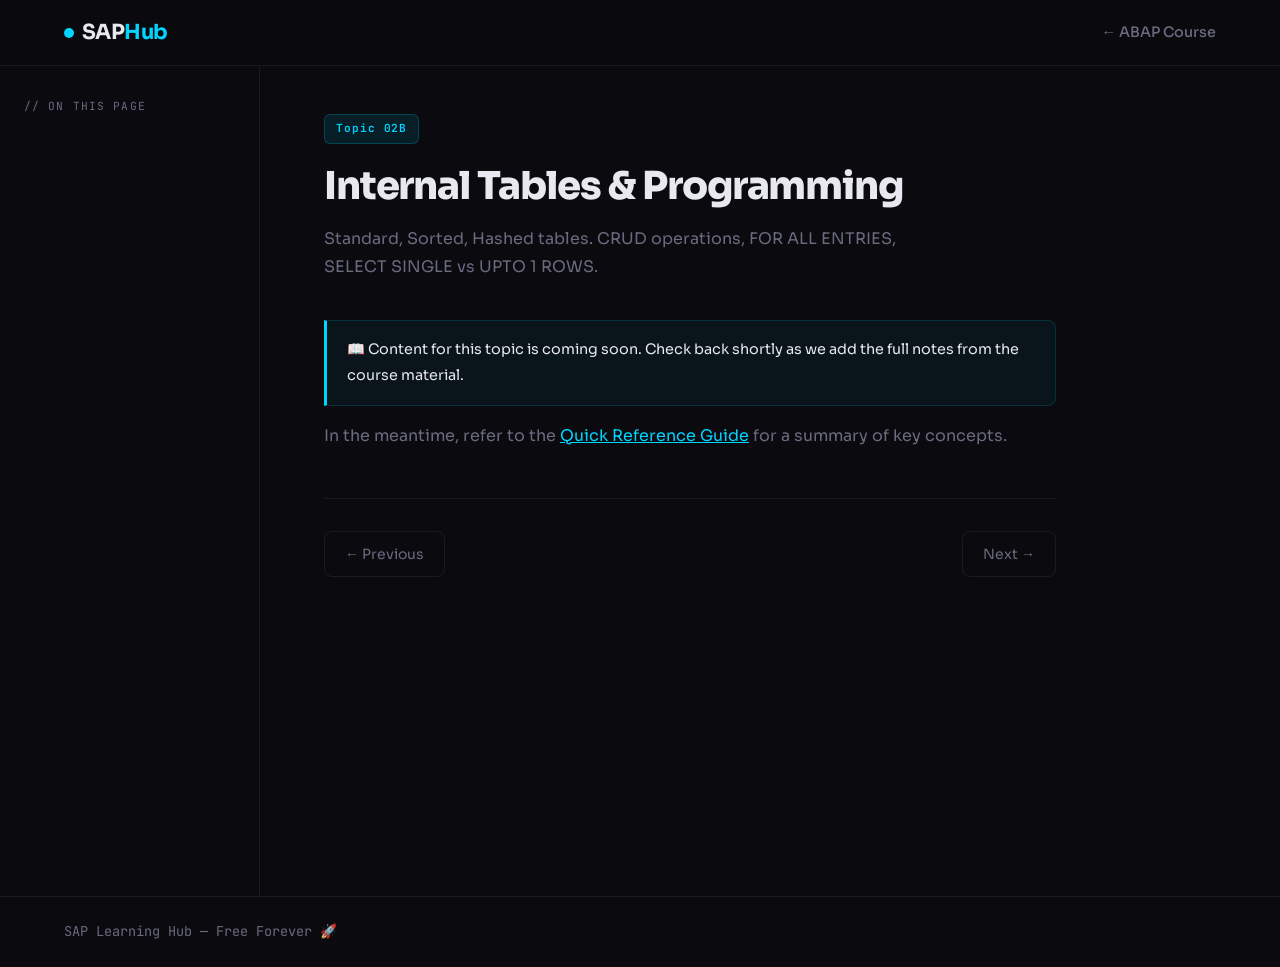
==== sap-developers-learning-hub/abap/topic-internal-tables.html @ d20fcca6 "Initial commit" ====
<!DOCTYPE html>
<html lang="en">
<head>
  <meta charset="UTF-8" />
  <meta name="viewport" content="width=device-width, initial-scale=1.0" />
  <title>Topic 02B: Internal Tables | SAP Learning Hub</title>
  <link href="https://fonts.googleapis.com/css2?family=JetBrains+Mono:wght@400;600;700&family=Sora:wght@300;400;600;700;800&display=swap" rel="stylesheet" />
  <link rel="stylesheet" href="../style.css" />
  <link rel="stylesheet" href="abap.css" />
</head>
<body>
  <nav class="navbar">
    <a href="../index.html" class="nav-brand" style="text-decoration:none;"><span class="brand-dot"></span><span class="brand-name">SAP<span class="brand-accent">Hub</span></span></a>
    <div class="nav-links"><a href="index.html">← ABAP Course</a></div>
  </nav>
  <div class="topic-layout">
    <aside class="topic-sidebar">
      <p class="sidebar-title">// ON THIS PAGE</p>
      <ul class="sidebar-nav" id="sidebar-links"></ul>
    </aside>
    <main class="topic-content" id="main-content">
      <div class="topic-header">
        <span class="card-tag tag-abap">Topic 02B</span>
        <h1>Internal Tables &amp; Programming</h1>
        <p>Standard, Sorted, Hashed tables. CRUD operations, FOR ALL ENTRIES, SELECT SINGLE vs UPTO 1 ROWS.</p>
      </div>
      <div class="content-section">
        <div class="callout"><p>📖 Content for this topic is coming soon. Check back shortly as we add the full notes from the course material.</p></div>
        <p style="color:var(--text-muted); margin-top:1rem;">In the meantime, refer to the <a href="topic-quickref.html" style="color:var(--accent-abap);">Quick Reference Guide</a> for a summary of key concepts.</p>
      </div>
      <div class="topic-nav">
        <a href="topic-reports.html">← Previous</a>
        <a href="topic-modularization.html">Next →</a>
      </div>
    </main>
  </div>
  <footer class="footer"><span>SAP Learning Hub — Free Forever 🚀</span></footer>
</body>
</html>
---- sap-developers-learning-hub/style.css ----
/* ===== RESET & BASE ===== */
*, *::before, *::after { box-sizing: border-box; margin: 0; padding: 0; }

:root {
  --bg: #0a0a0f;
  --bg2: #111118;
  --bg3: #1a1a24;
  --border: rgba(255,255,255,0.07);
  --text: #e8e8f0;
  --text-muted: #6b6b80;
  --accent-abap: #00d4ff;
  --accent-cpi: #7c5cbf;
  --accent-fiori: #00c9a7;
  --accent-green: #39ff8a;
  --font-main: 'Sora', sans-serif;
  --font-mono: 'JetBrains Mono', monospace;
}

html { scroll-behavior: smooth; }
body {
  background: var(--bg);
  color: var(--text);
  font-family: var(--font-main);
  font-size: 16px;
  line-height: 1.6;
  min-height: 100vh;
}

/* ===== NAVBAR ===== */
.navbar {
  display: flex;
  align-items: center;
  justify-content: space-between;
  padding: 1rem 4rem;
  border-bottom: 1px solid var(--border);
  position: sticky;
  top: 0;
  background: rgba(10,10,15,0.92);
  backdrop-filter: blur(12px);
  z-index: 100;
}

.nav-brand {
  display: flex;
  align-items: center;
  gap: 0.5rem;
  text-decoration: none;
}
.brand-dot {
  width: 10px; height: 10px;
  background: var(--accent-abap);
  border-radius: 50%;
  animation: pulse 2s infinite;
}
@keyframes pulse {
  0%, 100% { box-shadow: 0 0 0 0 rgba(0,212,255,0.4); }
  50% { box-shadow: 0 0 0 8px rgba(0,212,255,0); }
}
.brand-name {
  font-size: 1.3rem;
  font-weight: 700;
  letter-spacing: -0.03em;
  color: var(--text);
}
.brand-accent { color: var(--accent-abap); }

.nav-links { display: flex; gap: 2rem; }
.nav-links a {
  color: var(--text-muted);
  text-decoration: none;
  font-size: 0.9rem;
  font-weight: 500;
  transition: color 0.2s;
}
.nav-links a:hover { color: var(--text); }

.nav-search {
  display: flex;
  align-items: center;
  gap: 0.5rem;
  background: var(--bg3);
  border: 1px solid var(--border);
  border-radius: 8px;
  padding: 0.45rem 0.85rem;
}
.nav-search svg { color: var(--text-muted); flex-shrink: 0; }
.nav-search input {
  background: none;
  border: none;
  outline: none;
  color: var(--text);
  font-family: var(--font-main);
  font-size: 0.875rem;
  width: 180px;
}
.nav-search input::placeholder { color: var(--text-muted); }

/* ===== HERO ===== */
.hero {
  position: relative;
  padding: 6rem 4rem 5rem;
  overflow: hidden;
}
.hero-grid-bg {
  position: absolute;
  inset: 0;
  background-image:
    linear-gradient(rgba(0,212,255,0.04) 1px, transparent 1px),
    linear-gradient(90deg, rgba(0,212,255,0.04) 1px, transparent 1px);
  background-size: 60px 60px;
  pointer-events: none;
}
.hero-grid-bg::after {
  content: '';
  position: absolute;
  inset: 0;
  background: radial-gradient(ellipse 60% 60% at 50% 0%, rgba(0,212,255,0.07) 0%, transparent 70%);
}
.hero-content { position: relative; max-width: 800px; }
.hero-badge {
  font-family: var(--font-mono);
  font-size: 0.75rem;
  color: var(--accent-green);
  letter-spacing: 0.1em;
  margin-bottom: 1.5rem;
  display: inline-block;
}
.hero-title {
  font-size: clamp(2.8rem, 6vw, 5rem);
  font-weight: 800;
  line-height: 1.05;
  letter-spacing: -0.04em;
  margin-bottom: 1.5rem;
}
.gradient-text {
  background: linear-gradient(135deg, var(--accent-abap) 0%, #6c63ff 100%);
  -webkit-background-clip: text;
  -webkit-text-fill-color: transparent;
  background-clip: text;
}
.hero-subtitle {
  color: var(--text-muted);
  font-size: 1.1rem;
  margin-bottom: 3rem;
  max-width: 540px;
  line-height: 1.7;
}

/* ===== STATS ===== */
.stats-row {
  display: flex;
  align-items: center;
  gap: 2.5rem;
  flex-wrap: wrap;
}
.stat-item { display: flex; flex-direction: column; }
.stat-number {
  font-size: 2.2rem;
  font-weight: 800;
  letter-spacing: -0.04em;
  color: var(--text);
  font-family: var(--font-mono);
}
.stat-label {
  font-size: 0.7rem;
  font-family: var(--font-mono);
  color: var(--text-muted);
  letter-spacing: 0.12em;
  margin-top: 0.1rem;
}
.stat-divider {
  width: 1px;
  height: 2.5rem;
  background: var(--border);
}

/* ===== COURSES SECTION ===== */
.courses-section {
  padding: 4rem;
}
.section-header { margin-bottom: 2rem; }
.section-label {
  font-family: var(--font-mono);
  font-size: 0.75rem;
  color: var(--text-muted);
  letter-spacing: 0.1em;
}

/* ===== FILTER BAR ===== */
.filter-bar {
  display: flex;
  gap: 0.6rem;
  margin-bottom: 2.5rem;
  flex-wrap: wrap;
}
.filter-btn {
  padding: 0.45rem 1rem;
  border-radius: 999px;
  border: 1px solid var(--border);
  background: var(--bg2);
  color: var(--text-muted);
  font-family: var(--font-main);
  font-size: 0.85rem;
  cursor: pointer;
  transition: all 0.2s;
}
.filter-btn:hover { border-color: rgba(255,255,255,0.2); color: var(--text); }
.filter-btn.active {
  background: var(--accent-abap);
  border-color: var(--accent-abap);
  color: #000;
  font-weight: 600;
}

/* ===== COURSE CARDS ===== */
.courses-grid {
  display: grid;
  grid-template-columns: repeat(auto-fill, minmax(340px, 1fr));
  gap: 1.5rem;
}
.course-card {
  background: var(--bg2);
  border: 1px solid var(--border);
  border-radius: 16px;
  padding: 2rem;
  display: flex;
  flex-direction: column;
  gap: 1rem;
  transition: border-color 0.3s, transform 0.3s, box-shadow 0.3s;
  position: relative;
  overflow: hidden;
}
.course-card::before {
  content: '';
  position: absolute;
  top: 0; left: 0; right: 0;
  height: 1px;
  background: linear-gradient(90deg, transparent, rgba(0,212,255,0.4), transparent);
  opacity: 0;
  transition: opacity 0.3s;
}
.course-card:hover {
  border-color: rgba(0,212,255,0.25);
  transform: translateY(-4px);
  box-shadow: 0 20px 40px rgba(0,0,0,0.4);
}
.course-card:hover::before { opacity: 1; }

.course-card.coming-soon { opacity: 0.65; }
.course-card.coming-soon:hover { transform: none; }

.card-tag {
  display: inline-block;
  font-family: var(--font-mono);
  font-size: 0.7rem;
  letter-spacing: 0.08em;
  padding: 0.3rem 0.7rem;
  border-radius: 6px;
  font-weight: 600;
  width: fit-content;
}
.tag-abap { background: rgba(0,212,255,0.1); color: var(--accent-abap); border: 1px solid rgba(0,212,255,0.2); }
.tag-cpi  { background: rgba(124,92,191,0.1); color: #a78bfa; border: 1px solid rgba(124,92,191,0.2); }
.tag-fiori { background: rgba(0,201,167,0.1); color: var(--accent-fiori); border: 1px solid rgba(0,201,167,0.2); }

.card-title {
  font-size: 1.6rem;
  font-weight: 700;
  letter-spacing: -0.03em;
  line-height: 1.2;
}
.card-sub {
  font-size: 0.875rem;
  font-weight: 600;
}
.gradient-text-abap {
  background: linear-gradient(135deg, var(--accent-abap), #6c63ff);
  -webkit-background-clip: text; -webkit-text-fill-color: transparent; background-clip: text;
}
.gradient-text-cpi {
  background: linear-gradient(135deg, #a78bfa, #f472b6);
  -webkit-background-clip: text; -webkit-text-fill-color: transparent; background-clip: text;
}
.gradient-text-fiori {
  background: linear-gradient(135deg, var(--accent-fiori), #00d4ff);
  -webkit-background-clip: text; -webkit-text-fill-color: transparent; background-clip: text;
}

.card-desc {
  color: var(--text-muted);
  font-size: 0.9rem;
  line-height: 1.6;
  flex: 1;
}
.card-tags-row {
  display: flex;
  flex-wrap: wrap;
  gap: 0.4rem;
}
.tag {
  font-size: 0.72rem;
  font-family: var(--font-mono);
  padding: 0.2rem 0.55rem;
  border-radius: 5px;
  background: var(--bg3);
  color: var(--text-muted);
  border: 1px solid var(--border);
}
.card-btn {
  display: inline-block;
  margin-top: 0.5rem;
  padding: 0.65rem 1.4rem;
  background: var(--accent-abap);
  color: #000;
  font-weight: 700;
  font-size: 0.875rem;
  border-radius: 8px;
  text-decoration: none;
  transition: opacity 0.2s, transform 0.2s;
  text-align: center;
}
.card-btn:hover { opacity: 0.88; transform: translateY(-1px); }
.card-btn-disabled {
  display: inline-block;
  margin-top: 0.5rem;
  padding: 0.65rem 1.4rem;
  background: var(--bg3);
  color: var(--text-muted);
  font-size: 0.875rem;
  border-radius: 8px;
  border: 1px solid var(--border);
  cursor: not-allowed;
}

/* ===== ABOUT SECTION ===== */
.about-section {
  padding: 5rem 4rem;
  border-top: 1px solid var(--border);
}
.about-inner { max-width: 640px; }
.about-title {
  font-size: 2.2rem;
  font-weight: 700;
  letter-spacing: -0.03em;
  margin: 1rem 0;
  line-height: 1.2;
}
.about-text { color: var(--text-muted); line-height: 1.8; }

/* ===== FOOTER ===== */
.footer {
  border-top: 1px solid var(--border);
  padding: 1.5rem 4rem;
  color: var(--text-muted);
  font-size: 0.85rem;
  font-family: var(--font-mono);
}

/* ===== HIDDEN (filter) ===== */
.hidden { display: none !important; }

/* ===== RESPONSIVE ===== */
@media (max-width: 768px) {
  .navbar { padding: 1rem 1.5rem; }
  .nav-links { display: none; }
  .nav-search input { width: 120px; }
  .hero { padding: 4rem 1.5rem 3rem; }
  .courses-section, .about-section { padding: 3rem 1.5rem; }
  .courses-grid { grid-template-columns: 1fr; }
  .stats-row { gap: 1.5rem; }
  .footer { padding: 1.5rem; }
}
---- sap-developers-learning-hub/abap/abap.css ----
/* ABAP Course specific styles */
.course-hero {
  position: relative;
  padding: 4rem 4rem 3rem;
  overflow: hidden;
  border-bottom: 1px solid var(--border);
}
.breadcrumb {
  display: flex;
  align-items: center;
  gap: 0.75rem;
}
.topic-number {
  font-family: var(--font-mono);
  font-size: 2.5rem;
  font-weight: 700;
  color: rgba(0,212,255,0.12);
  line-height: 1;
  margin-bottom: 0.25rem;
  transition: color 0.3s;
}
.course-card:hover .topic-number {
  color: rgba(0,212,255,0.3);
}

/* ===== TOPIC PAGE CONTENT ===== */
.topic-layout {
  display: grid;
  grid-template-columns: 260px 1fr;
  min-height: calc(100vh - 70px);
  max-width: 1400px;
  margin: 0 auto;
}

/* Sidebar */
.topic-sidebar {
  border-right: 1px solid var(--border);
  padding: 2rem 1.5rem;
  position: sticky;
  top: 70px;
  height: calc(100vh - 70px);
  overflow-y: auto;
}
.topic-sidebar::-webkit-scrollbar { width: 4px; }
.topic-sidebar::-webkit-scrollbar-thumb { background: var(--border); border-radius: 2px; }

.sidebar-title {
  font-size: 0.7rem;
  font-family: var(--font-mono);
  color: var(--text-muted);
  letter-spacing: 0.1em;
  margin-bottom: 1.2rem;
}
.sidebar-nav { list-style: none; display: flex; flex-direction: column; gap: 0.2rem; }
.sidebar-nav a {
  display: block;
  padding: 0.45rem 0.75rem;
  color: var(--text-muted);
  text-decoration: none;
  font-size: 0.85rem;
  border-radius: 6px;
  transition: all 0.2s;
  border-left: 2px solid transparent;
}
.sidebar-nav a:hover, .sidebar-nav a.active {
  color: var(--accent-abap);
  background: rgba(0,212,255,0.05);
  border-left-color: var(--accent-abap);
}

/* Main content area */
.topic-content {
  padding: 3rem 4rem;
  max-width: 860px;
}

.topic-header { margin-bottom: 2.5rem; }
.topic-header h1 {
  font-size: 2.4rem;
  font-weight: 800;
  letter-spacing: -0.03em;
  margin: 0.75rem 0 0.5rem;
}
.topic-header p { color: var(--text-muted); line-height: 1.7; max-width: 620px; }

/* Content sections */
.content-section { margin-bottom: 3rem; }
.content-section h2 {
  font-size: 1.5rem;
  font-weight: 700;
  letter-spacing: -0.02em;
  margin-bottom: 1rem;
  padding-top: 1rem;
  border-top: 1px solid var(--border);
}
.content-section h3 {
  font-size: 1.1rem;
  font-weight: 600;
  margin: 1.5rem 0 0.75rem;
  color: var(--accent-abap);
  font-family: var(--font-mono);
}
.content-section p { color: var(--text-muted); line-height: 1.8; margin-bottom: 0.75rem; }
.content-section ul, .content-section ol {
  color: var(--text-muted);
  padding-left: 1.5rem;
  line-height: 1.8;
  margin-bottom: 0.75rem;
}
.content-section li { margin-bottom: 0.3rem; }

/* Callout / info box */
.callout {
  background: rgba(0,212,255,0.05);
  border: 1px solid rgba(0,212,255,0.15);
  border-left: 3px solid var(--accent-abap);
  border-radius: 0 8px 8px 0;
  padding: 1rem 1.25rem;
  margin: 1rem 0;
}
.callout p { color: var(--text); margin: 0; font-size: 0.9rem; }

/* Code block */
.code-block {
  background: var(--bg3);
  border: 1px solid var(--border);
  border-radius: 10px;
  padding: 1.25rem 1.5rem;
  font-family: var(--font-mono);
  font-size: 0.82rem;
  color: var(--accent-green);
  overflow-x: auto;
  margin: 1rem 0;
  line-height: 1.7;
  white-space: pre;
}

/* Table */
.content-table {
  width: 100%;
  border-collapse: collapse;
  font-size: 0.875rem;
  margin: 1.25rem 0;
  overflow: hidden;
  border-radius: 10px;
  border: 1px solid var(--border);
}
.content-table th {
  background: var(--bg3);
  color: var(--text);
  padding: 0.75rem 1rem;
  text-align: left;
  font-size: 0.8rem;
  font-family: var(--font-mono);
  letter-spacing: 0.05em;
  border-bottom: 1px solid var(--border);
}
.content-table td {
  padding: 0.7rem 1rem;
  color: var(--text-muted);
  border-bottom: 1px solid var(--border);
}
.content-table tr:last-child td { border-bottom: none; }
.content-table tr:hover td { background: rgba(255,255,255,0.02); }

/* Q&A section */
.qa-block {
  border: 1px solid var(--border);
  border-radius: 10px;
  margin: 1rem 0;
  overflow: hidden;
}
.qa-question {
  background: var(--bg3);
  padding: 1rem 1.25rem;
  font-weight: 600;
  font-size: 0.9rem;
  display: flex;
  gap: 0.75rem;
  align-items: flex-start;
}
.qa-q-label {
  font-family: var(--font-mono);
  font-size: 0.75rem;
  color: var(--accent-abap);
  background: rgba(0,212,255,0.1);
  padding: 0.2rem 0.5rem;
  border-radius: 4px;
  flex-shrink: 0;
  margin-top: 0.1rem;
}
.qa-answer {
  padding: 1rem 1.25rem;
  color: var(--text-muted);
  font-size: 0.9rem;
  line-height: 1.75;
  display: flex;
  gap: 0.75rem;
}
.qa-a-label {
  font-family: var(--font-mono);
  font-size: 0.75rem;
  color: var(--accent-green);
  background: rgba(57,255,138,0.1);
  padding: 0.2rem 0.5rem;
  border-radius: 4px;
  flex-shrink: 0;
  height: fit-content;
  margin-top: 0.1rem;
}

/* Nav between topics */
.topic-nav {
  display: flex;
  justify-content: space-between;
  margin-top: 3rem;
  padding-top: 2rem;
  border-top: 1px solid var(--border);
  gap: 1rem;
}
.topic-nav a {
  display: inline-flex;
  align-items: center;
  gap: 0.5rem;
  padding: 0.65rem 1.25rem;
  border: 1px solid var(--border);
  border-radius: 8px;
  color: var(--text-muted);
  text-decoration: none;
  font-size: 0.875rem;
  transition: all 0.2s;
}
.topic-nav a:hover { border-color: var(--accent-abap); color: var(--accent-abap); }

@media (max-width: 900px) {
  .topic-layout { grid-template-columns: 1fr; }
  .topic-sidebar { display: none; }
  .topic-content { padding: 2rem 1.5rem; }
  .course-hero { padding: 3rem 1.5rem 2rem; }
}
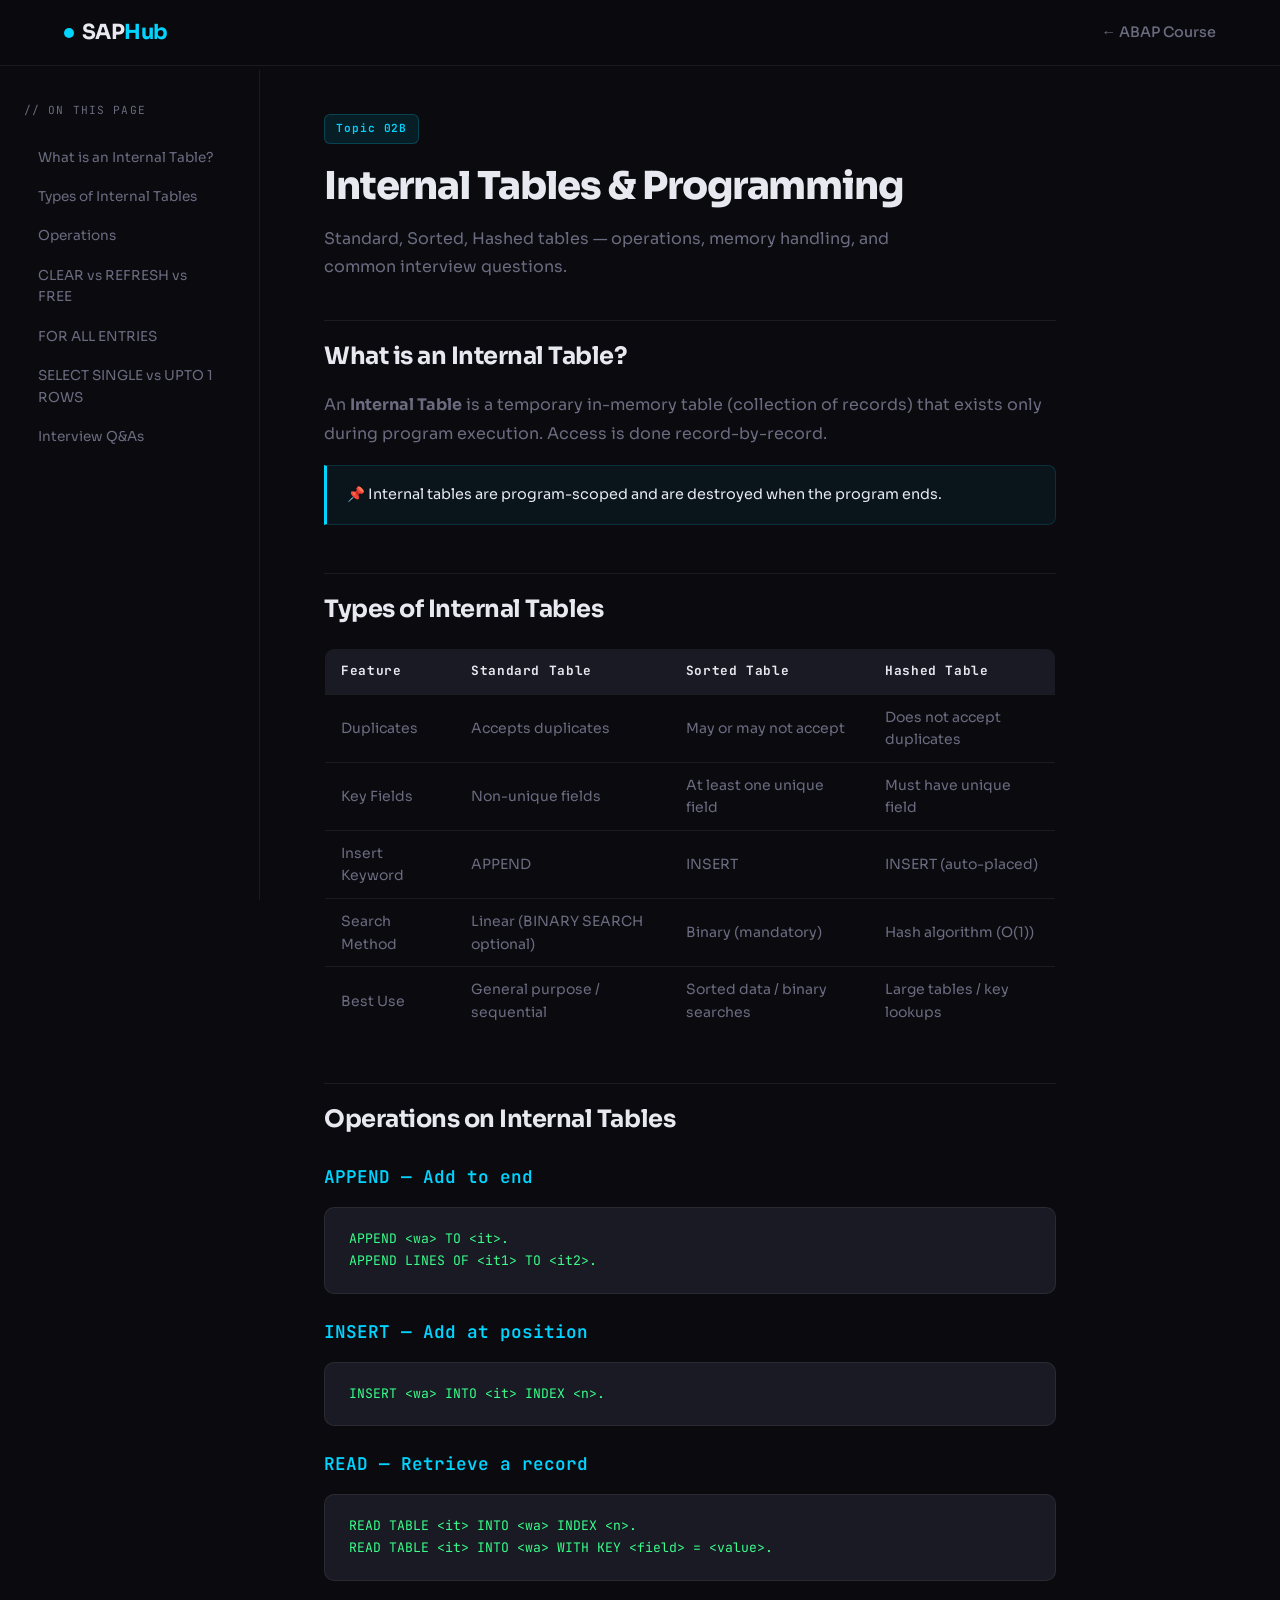
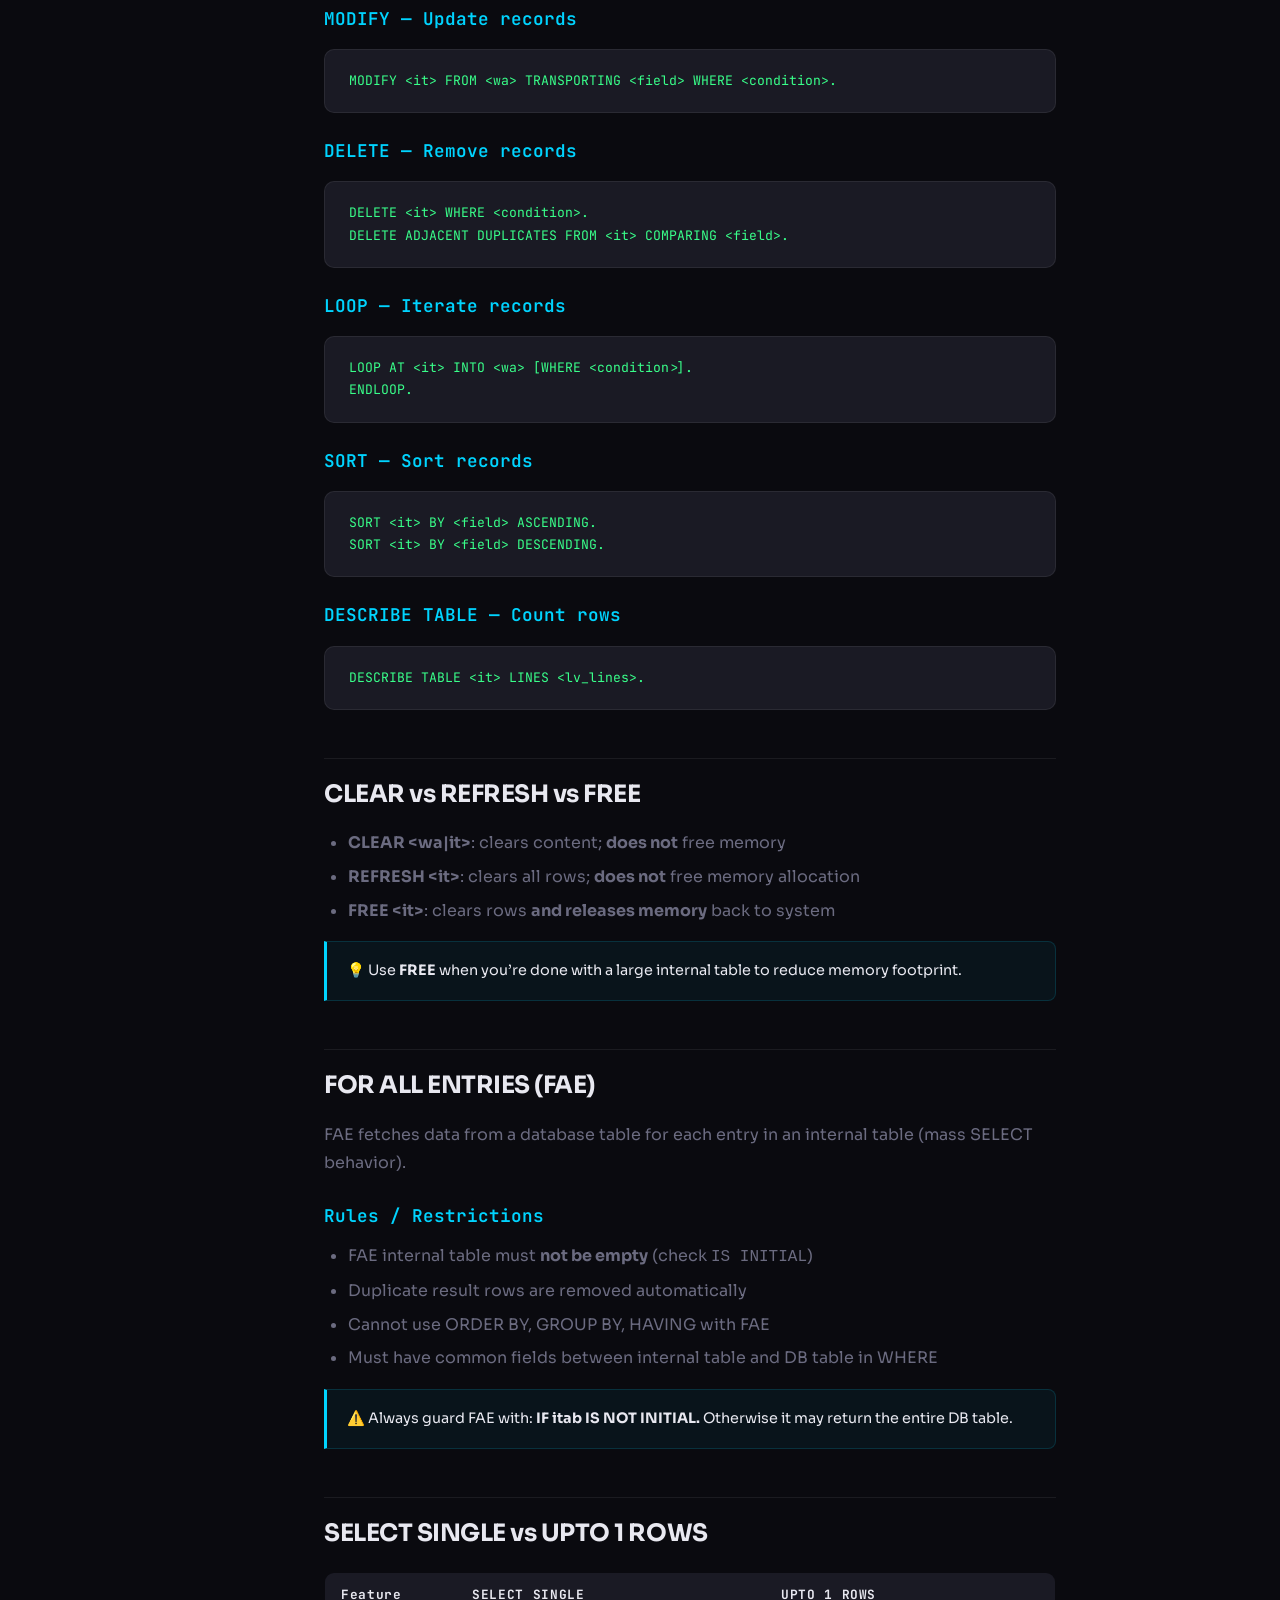
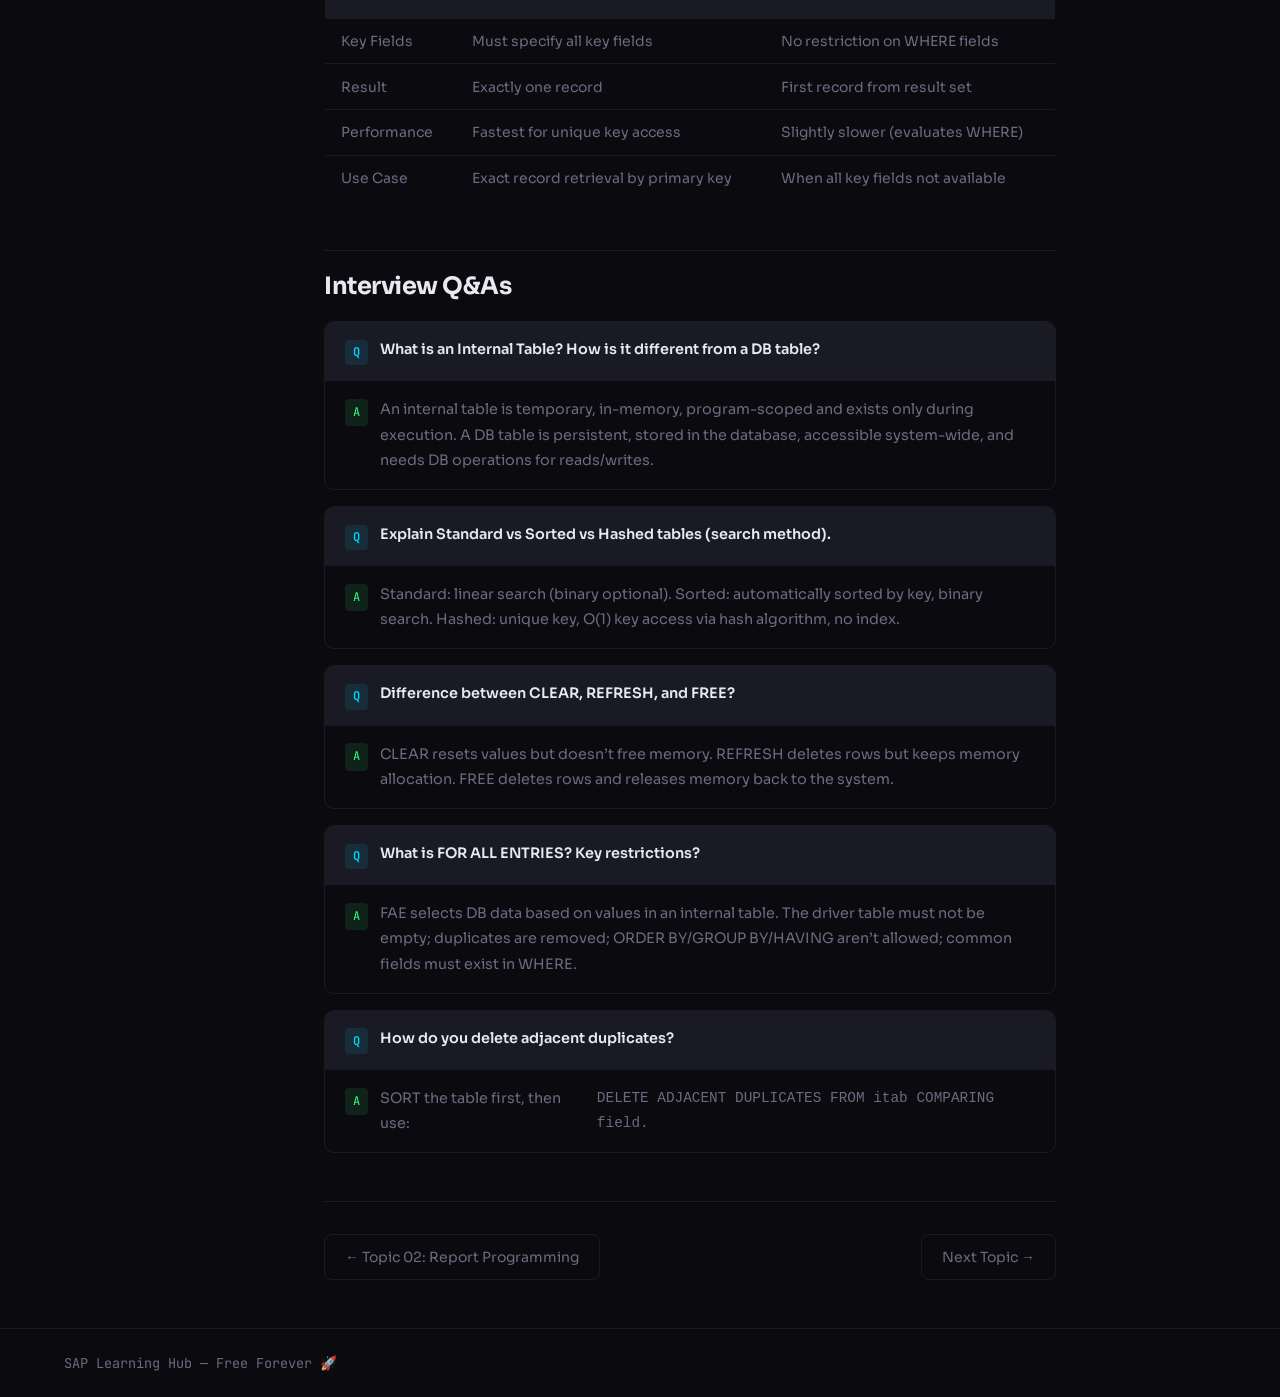
==== commit 6c54311f: "commit" ====
--- a/sap-developers-learning-hub/abap/topic-internal-tables.html
+++ b/sap-developers-learning-hub/abap/topic-internal-tables.html
@@ -8,32 +8,170 @@
   <link rel="stylesheet" href="../style.css" />
   <link rel="stylesheet" href="abap.css" />
 </head>
+
 <body>
   <nav class="navbar">
-    <a href="../index.html" class="nav-brand" style="text-decoration:none;"><span class="brand-dot"></span><span class="brand-name">SAP<span class="brand-accent">Hub</span></span></a>
+    <a href="../index.html" class="nav-brand" style="text-decoration:none;">
+      <span class="brand-dot"></span>
+      <span class="brand-name">SAP<span class="brand-accent">Hub</span></span>
+    </a>
     <div class="nav-links"><a href="index.html">← ABAP Course</a></div>
   </nav>
+
   <div class="topic-layout">
     <aside class="topic-sidebar">
       <p class="sidebar-title">// ON THIS PAGE</p>
-      <ul class="sidebar-nav" id="sidebar-links"></ul>
+      <ul class="sidebar-nav">
+        <li><a href="#overview">What is an Internal Table?</a></li>
+        <li><a href="#types">Types of Internal Tables</a></li>
+        <li><a href="#operations">Operations</a></li>
+        <li><a href="#init">CLEAR vs REFRESH vs FREE</a></li>
+        <li><a href="#fae">FOR ALL ENTRIES</a></li>
+        <li><a href="#single-vs-upto">SELECT SINGLE vs UPTO 1 ROWS</a></li>
+        <li><a href="#interview-qa">Interview Q&amp;As</a></li>
+      </ul>
     </aside>
-    <main class="topic-content" id="main-content">
+
+    <main class="topic-content">
       <div class="topic-header">
         <span class="card-tag tag-abap">Topic 02B</span>
         <h1>Internal Tables &amp; Programming</h1>
-        <p>Standard, Sorted, Hashed tables. CRUD operations, FOR ALL ENTRIES, SELECT SINGLE vs UPTO 1 ROWS.</p>
+        <p>Standard, Sorted, Hashed tables — operations, memory handling, and common interview questions.</p>
       </div>
-      <div class="content-section">
-        <div class="callout"><p>📖 Content for this topic is coming soon. Check back shortly as we add the full notes from the course material.</p></div>
-        <p style="color:var(--text-muted); margin-top:1rem;">In the meantime, refer to the <a href="topic-quickref.html" style="color:var(--accent-abap);">Quick Reference Guide</a> for a summary of key concepts.</p>
+
+      <div class="content-section" id="overview">
+        <h2>What is an Internal Table?</h2>
+        <p>An <strong>Internal Table</strong> is a temporary in-memory table (collection of records) that exists only during program execution. Access is done record-by-record.</p>
+        <div class="callout">
+          <p>📌 Internal tables are program-scoped and are destroyed when the program ends.</p>
+        </div>
       </div>
+
+      <div class="content-section" id="types">
+        <h2>Types of Internal Tables</h2>
+
+        <table class="content-table">
+          <tr><th>Feature</th><th>Standard Table</th><th>Sorted Table</th><th>Hashed Table</th></tr>
+          <tr><td>Duplicates</td><td>Accepts duplicates</td><td>May or may not accept</td><td>Does not accept duplicates</td></tr>
+          <tr><td>Key Fields</td><td>Non-unique fields</td><td>At least one unique field</td><td>Must have unique field</td></tr>
+          <tr><td>Insert Keyword</td><td>APPEND</td><td>INSERT</td><td>INSERT (auto-placed)</td></tr>
+          <tr><td>Search Method</td><td>Linear (BINARY SEARCH optional)</td><td>Binary (mandatory)</td><td>Hash algorithm (O(1))</td></tr>
+          <tr><td>Best Use</td><td>General purpose / sequential</td><td>Sorted data / binary searches</td><td>Large tables / key lookups</td></tr>
+        </table>
+      </div>
+
+      <div class="content-section" id="operations">
+        <h2>Operations on Internal Tables</h2>
+
+        <h3>APPEND — Add to end</h3>
+        <div class="code-block">APPEND &lt;wa&gt; TO &lt;it&gt;.
+APPEND LINES OF &lt;it1&gt; TO &lt;it2&gt;.</div>
+
+        <h3>INSERT — Add at position</h3>
+        <div class="code-block">INSERT &lt;wa&gt; INTO &lt;it&gt; INDEX &lt;n&gt;.</div>
+
+        <h3>READ — Retrieve a record</h3>
+        <div class="code-block">READ TABLE &lt;it&gt; INTO &lt;wa&gt; INDEX &lt;n&gt;.
+READ TABLE &lt;it&gt; INTO &lt;wa&gt; WITH KEY &lt;field&gt; = &lt;value&gt;.</div>
+
+        <h3>MODIFY — Update records</h3>
+        <div class="code-block">MODIFY &lt;it&gt; FROM &lt;wa&gt; TRANSPORTING &lt;field&gt; WHERE &lt;condition&gt;.</div>
+
+        <h3>DELETE — Remove records</h3>
+        <div class="code-block">DELETE &lt;it&gt; WHERE &lt;condition&gt;.
+DELETE ADJACENT DUPLICATES FROM &lt;it&gt; COMPARING &lt;field&gt;.</div>
+
+        <h3>LOOP — Iterate records</h3>
+        <div class="code-block">LOOP AT &lt;it&gt; INTO &lt;wa&gt; [WHERE &lt;condition&gt;].
+ENDLOOP.</div>
+
+        <h3>SORT — Sort records</h3>
+        <div class="code-block">SORT &lt;it&gt; BY &lt;field&gt; ASCENDING.
+SORT &lt;it&gt; BY &lt;field&gt; DESCENDING.</div>
+
+        <h3>DESCRIBE TABLE — Count rows</h3>
+        <div class="code-block">DESCRIBE TABLE &lt;it&gt; LINES &lt;lv_lines&gt;.</div>
+      </div>
+
+      <div class="content-section" id="init">
+        <h2>CLEAR vs REFRESH vs FREE</h2>
+
+        <ul>
+          <li><strong>CLEAR &lt;wa|it&gt;</strong>: clears content; <strong>does not</strong> free memory</li>
+          <li><strong>REFRESH &lt;it&gt;</strong>: clears all rows; <strong>does not</strong> free memory allocation</li>
+          <li><strong>FREE &lt;it&gt;</strong>: clears rows <strong>and releases memory</strong> back to system</li>
+        </ul>
+
+        <div class="callout">
+          <p>💡 Use <strong>FREE</strong> when you’re done with a large internal table to reduce memory footprint.</p>
+        </div>
+      </div>
+
+      <div class="content-section" id="fae">
+        <h2>FOR ALL ENTRIES (FAE)</h2>
+        <p>FAE fetches data from a database table for each entry in an internal table (mass SELECT behavior).</p>
+
+        <h3>Rules / Restrictions</h3>
+        <ul>
+          <li>FAE internal table must <strong>not be empty</strong> (check <code>IS INITIAL</code>)</li>
+          <li>Duplicate result rows are removed automatically</li>
+          <li>Cannot use ORDER BY, GROUP BY, HAVING with FAE</li>
+          <li>Must have common fields between internal table and DB table in WHERE</li>
+        </ul>
+
+        <div class="callout">
+          <p>⚠️ Always guard FAE with: <strong>IF itab IS NOT INITIAL.</strong> Otherwise it may return the entire DB table.</p>
+        </div>
+      </div>
+
+      <div class="content-section" id="single-vs-upto">
+        <h2>SELECT SINGLE vs UPTO 1 ROWS</h2>
+
+        <table class="content-table">
+          <tr><th>Feature</th><th>SELECT SINGLE</th><th>UPTO 1 ROWS</th></tr>
+          <tr><td>Key Fields</td><td>Must specify all key fields</td><td>No restriction on WHERE fields</td></tr>
+          <tr><td>Result</td><td>Exactly one record</td><td>First record from result set</td></tr>
+          <tr><td>Performance</td><td>Fastest for unique key access</td><td>Slightly slower (evaluates WHERE)</td></tr>
+          <tr><td>Use Case</td><td>Exact record retrieval by primary key</td><td>When all key fields not available</td></tr>
+        </table>
+      </div>
+
+      <div class="content-section" id="interview-qa">
+        <h2>Interview Q&amp;As</h2>
+
+        <div class="qa-block">
+          <div class="qa-question"><span class="qa-q-label">Q</span>What is an Internal Table? How is it different from a DB table?</div>
+          <div class="qa-answer"><span class="qa-a-label">A</span>An internal table is temporary, in-memory, program-scoped and exists only during execution. A DB table is persistent, stored in the database, accessible system-wide, and needs DB operations for reads/writes.</div>
+        </div>
+
+        <div class="qa-block">
+          <div class="qa-question"><span class="qa-q-label">Q</span>Explain Standard vs Sorted vs Hashed tables (search method).</div>
+          <div class="qa-answer"><span class="qa-a-label">A</span>Standard: linear search (binary optional). Sorted: automatically sorted by key, binary search. Hashed: unique key, O(1) key access via hash algorithm, no index.</div>
+        </div>
+
+        <div class="qa-block">
+          <div class="qa-question"><span class="qa-q-label">Q</span>Difference between CLEAR, REFRESH, and FREE?</div>
+          <div class="qa-answer"><span class="qa-a-label">A</span>CLEAR resets values but doesn’t free memory. REFRESH deletes rows but keeps memory allocation. FREE deletes rows and releases memory back to the system.</div>
+        </div>
+
+        <div class="qa-block">
+          <div class="qa-question"><span class="qa-q-label">Q</span>What is FOR ALL ENTRIES? Key restrictions?</div>
+          <div class="qa-answer"><span class="qa-a-label">A</span>FAE selects DB data based on values in an internal table. The driver table must not be empty; duplicates are removed; ORDER BY/GROUP BY/HAVING aren’t allowed; common fields must exist in WHERE.</div>
+        </div>
+
+        <div class="qa-block">
+          <div class="qa-question"><span class="qa-q-label">Q</span>How do you delete adjacent duplicates?</div>
+          <div class="qa-answer"><span class="qa-a-label">A</span>SORT the table first, then use: <code>DELETE ADJACENT DUPLICATES FROM itab COMPARING field.</code></div>
+        </div>
+      </div>
+
       <div class="topic-nav">
-        <a href="topic-reports.html">← Previous</a>
-        <a href="topic-modularization.html">Next →</a>
+        <a href="topic-reports.html">← Topic 02: Report Programming</a>
+        <a href="topic-oop.html">Next Topic →</a>
       </div>
     </main>
   </div>
+
   <footer class="footer"><span>SAP Learning Hub — Free Forever 🚀</span></footer>
 </body>
-</html>
+</html>
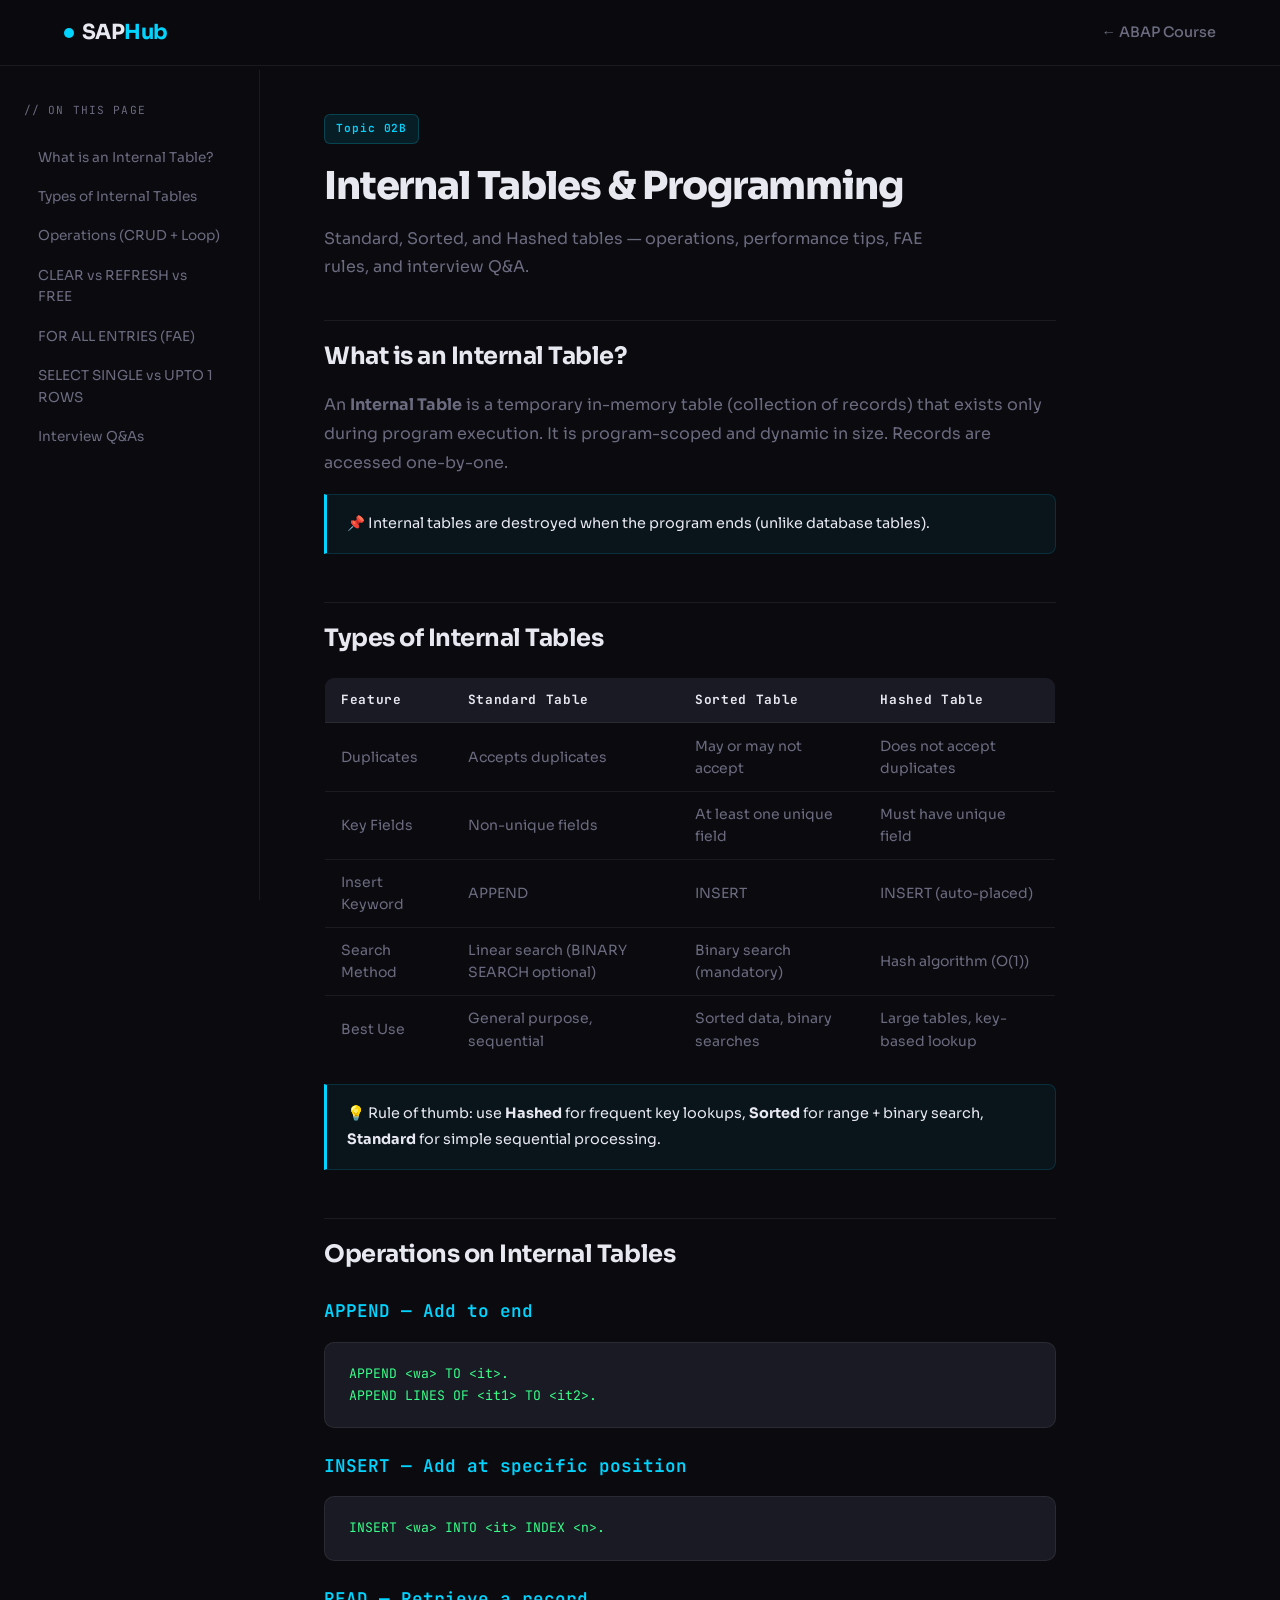
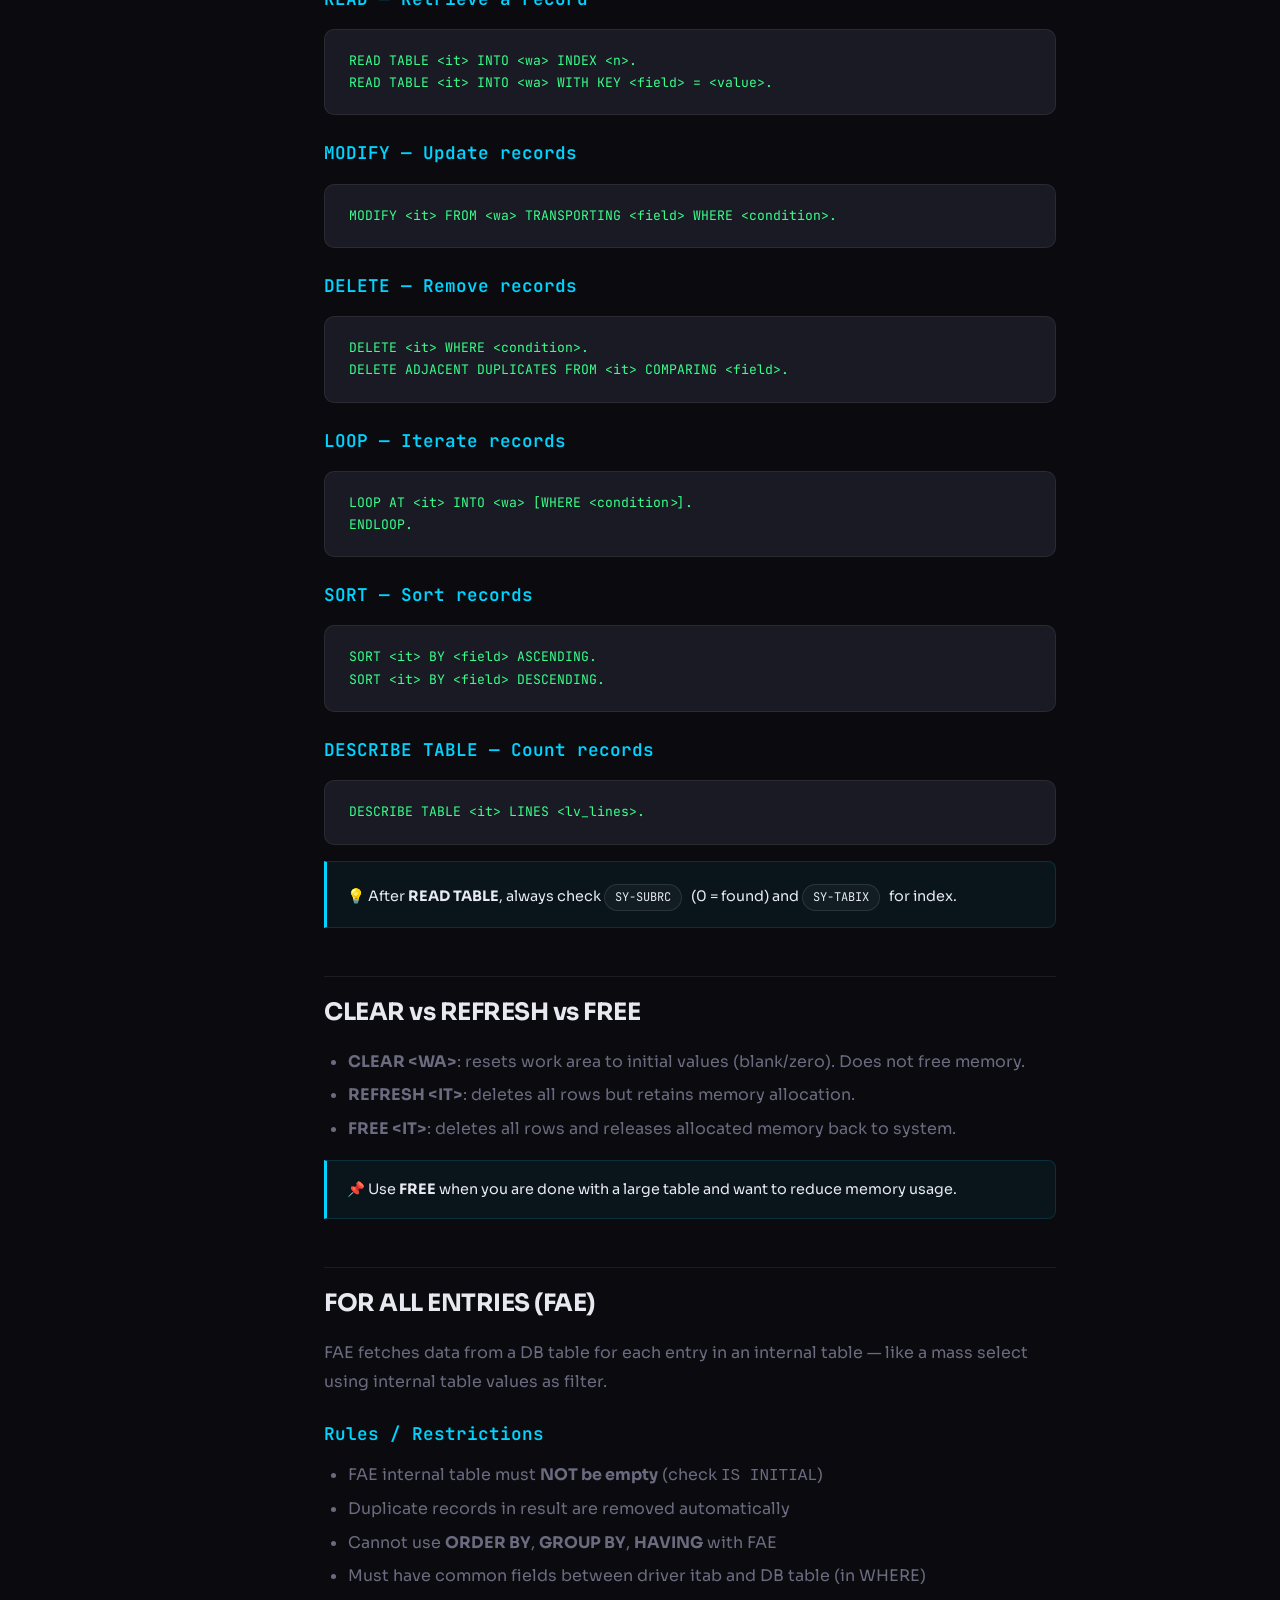
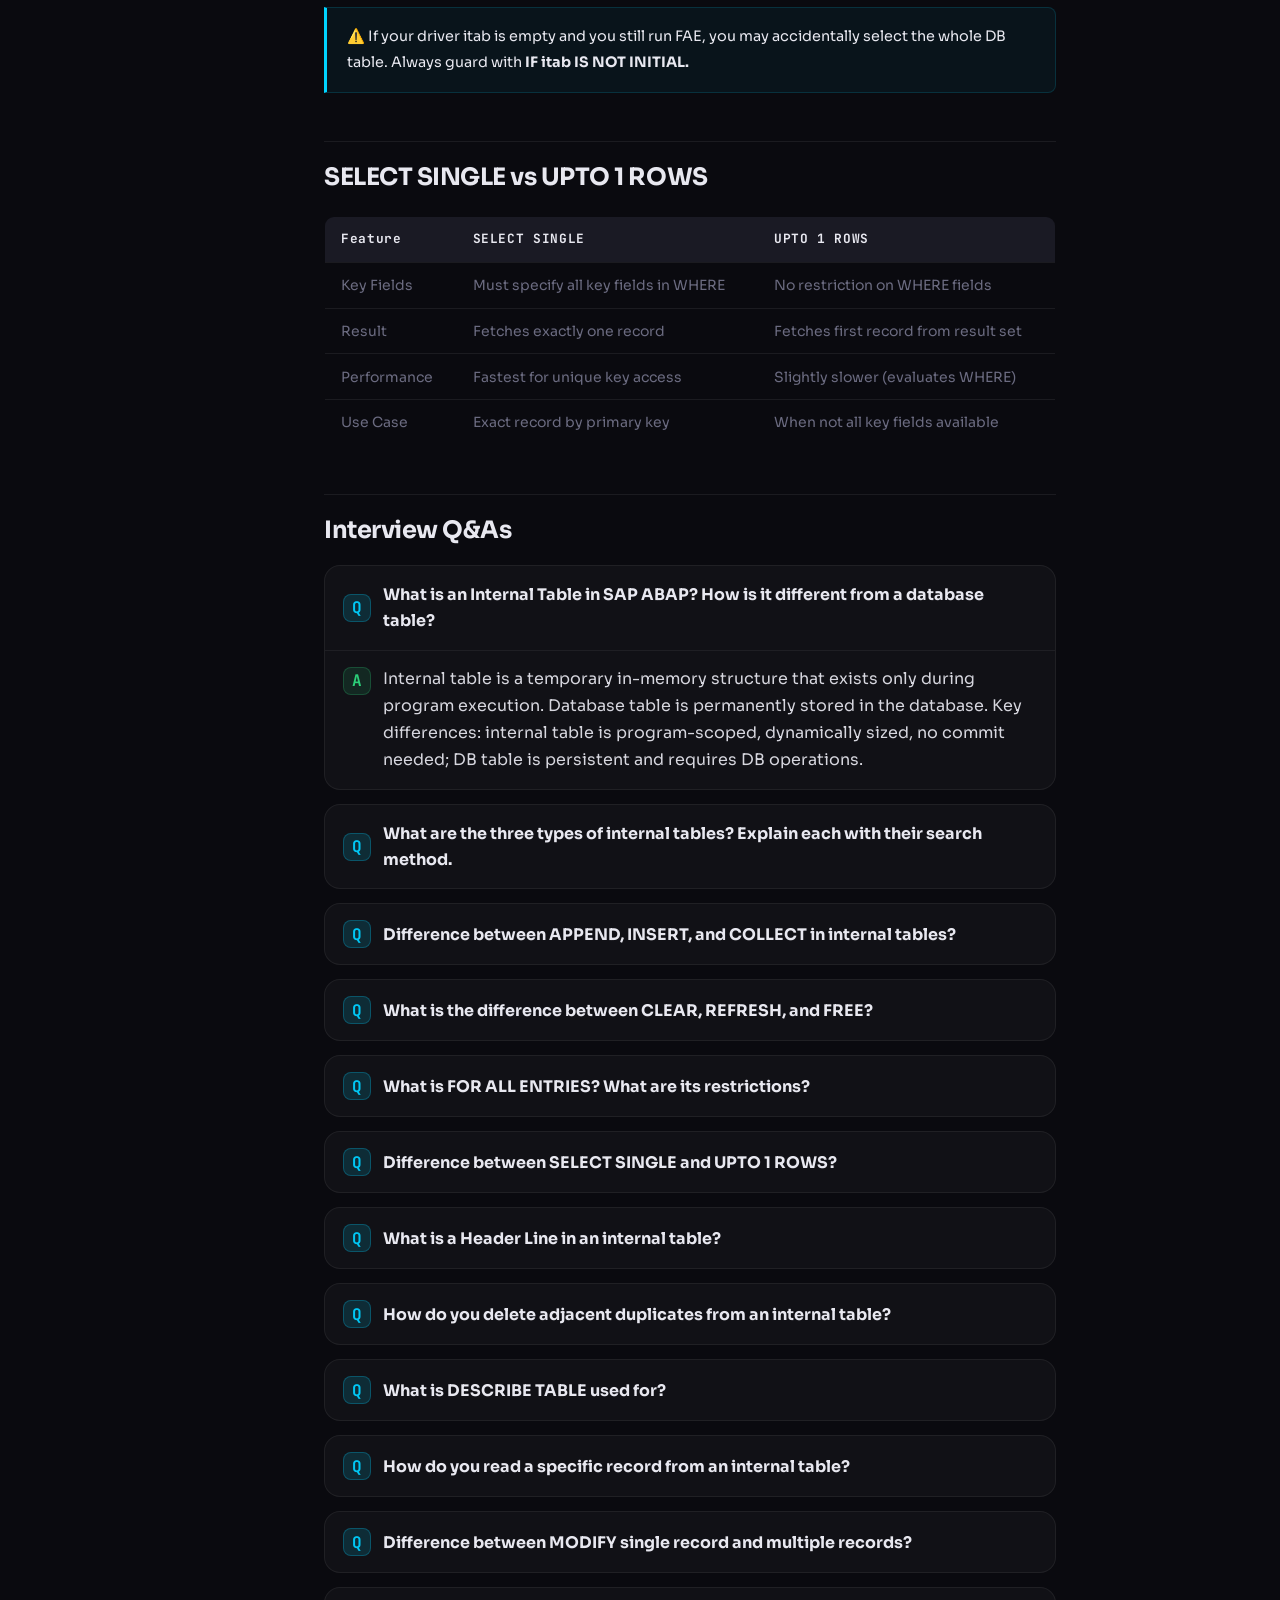
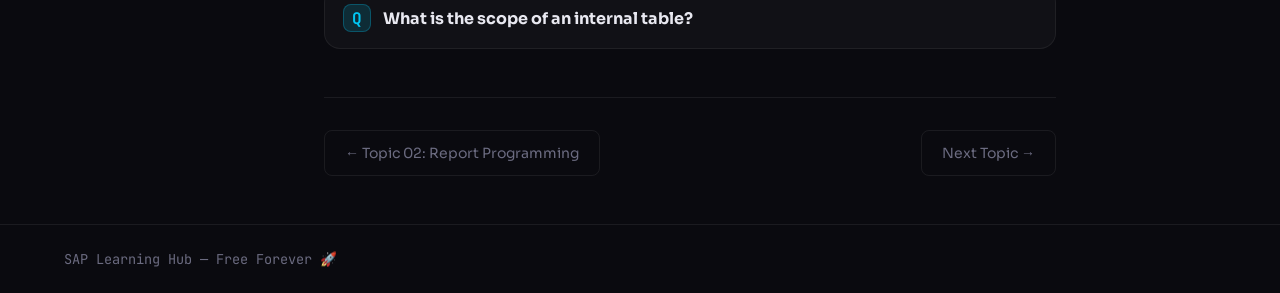
==== commit 7380015b: "commit" ====
--- a/sap-developers-learning-hub/abap/topic-internal-tables.html
+++ b/sap-developers-learning-hub/abap/topic-internal-tables.html
@@ -4,9 +4,81 @@
   <meta charset="UTF-8" />
   <meta name="viewport" content="width=device-width, initial-scale=1.0" />
   <title>Topic 02B: Internal Tables | SAP Learning Hub</title>
+
   <link href="https://fonts.googleapis.com/css2?family=JetBrains+Mono:wght@400;600;700&family=Sora:wght@300;400;600;700;800&display=swap" rel="stylesheet" />
   <link rel="stylesheet" href="../style.css" />
   <link rel="stylesheet" href="abap.css" />
+
+  <!-- Small extra styles only for Q&A accordion (same as Topic 02) -->
+  <style>
+    .qa-accordion { display: grid; gap: 14px; }
+    .qa-item {
+      border-radius: 16px;
+      overflow: hidden;
+      border: 1px solid rgba(255,255,255,0.06);
+      background: rgba(255,255,255,0.03);
+    }
+    .qa-item summary {
+      list-style: none;
+      cursor: pointer;
+      display: flex;
+      align-items: center;
+      gap: 12px;
+      padding: 16px 18px;
+      font-weight: 700;
+      font-size: 16px;
+    }
+    .qa-item summary::-webkit-details-marker { display: none; }
+    .qa-q-badge {
+      width: 28px; height: 28px;
+      border-radius: 8px;
+      display: inline-flex;
+      align-items: center;
+      justify-content: center;
+      font-family: "JetBrains Mono", monospace;
+      font-weight: 700;
+      background: rgba(0, 208, 255, 0.14);
+      border: 1px solid rgba(0, 208, 255, 0.25);
+      color: rgba(0, 208, 255, 0.95);
+      flex: 0 0 auto;
+    }
+    .qa-body {
+      padding: 0 18px 16px 18px;
+      border-top: 1px solid rgba(255,255,255,0.06);
+    }
+    .qa-a-row {
+      display: flex;
+      gap: 12px;
+      padding-top: 14px;
+      align-items: flex-start;
+    }
+    .qa-a-badge {
+      width: 28px; height: 28px;
+      border-radius: 8px;
+      display: inline-flex;
+      align-items: center;
+      justify-content: center;
+      font-family: "JetBrains Mono", monospace;
+      font-weight: 700;
+      background: rgba(45, 215, 125, 0.12);
+      border: 1px solid rgba(45, 215, 125, 0.22);
+      color: rgba(45, 215, 125, 0.95);
+      flex: 0 0 auto;
+      margin-top: 2px;
+    }
+    .qa-answer-text { opacity: 0.92; line-height: 1.7; }
+    .pill {
+      display: inline-block;
+      padding: 2px 10px;
+      border-radius: 999px;
+      font-family: "JetBrains Mono", monospace;
+      font-size: 12px;
+      border: 1px solid rgba(255,255,255,0.10);
+      background: rgba(255,255,255,0.04);
+      margin-right: 6px;
+      margin-top: 6px;
+    }
+  </style>
 </head>
 
 <body>
@@ -24,9 +96,9 @@
       <ul class="sidebar-nav">
         <li><a href="#overview">What is an Internal Table?</a></li>
         <li><a href="#types">Types of Internal Tables</a></li>
-        <li><a href="#operations">Operations</a></li>
+        <li><a href="#operations">Operations (CRUD + Loop)</a></li>
         <li><a href="#init">CLEAR vs REFRESH vs FREE</a></li>
-        <li><a href="#fae">FOR ALL ENTRIES</a></li>
+        <li><a href="#fae">FOR ALL ENTRIES (FAE)</a></li>
         <li><a href="#single-vs-upto">SELECT SINGLE vs UPTO 1 ROWS</a></li>
         <li><a href="#interview-qa">Interview Q&amp;As</a></li>
       </ul>
@@ -36,17 +108,22 @@
       <div class="topic-header">
         <span class="card-tag tag-abap">Topic 02B</span>
         <h1>Internal Tables &amp; Programming</h1>
-        <p>Standard, Sorted, Hashed tables — operations, memory handling, and common interview questions.</p>
-      </div>
-
+        <p>Standard, Sorted, and Hashed tables — operations, performance tips, FAE rules, and interview Q&amp;A.</p>
+      </div>
+
+      <!-- Overview -->
       <div class="content-section" id="overview">
         <h2>What is an Internal Table?</h2>
-        <p>An <strong>Internal Table</strong> is a temporary in-memory table (collection of records) that exists only during program execution. Access is done record-by-record.</p>
+        <p>
+          An <strong>Internal Table</strong> is a temporary in-memory table (collection of records) that exists only during program execution.
+          It is program-scoped and dynamic in size. Records are accessed one-by-one.
+        </p>
         <div class="callout">
-          <p>📌 Internal tables are program-scoped and are destroyed when the program ends.</p>
-        </div>
-      </div>
-
+          <p>📌 Internal tables are destroyed when the program ends (unlike database tables).</p>
+        </div>
+      </div>
+
+      <!-- Types -->
       <div class="content-section" id="types">
         <h2>Types of Internal Tables</h2>
 
@@ -55,11 +132,16 @@
           <tr><td>Duplicates</td><td>Accepts duplicates</td><td>May or may not accept</td><td>Does not accept duplicates</td></tr>
           <tr><td>Key Fields</td><td>Non-unique fields</td><td>At least one unique field</td><td>Must have unique field</td></tr>
           <tr><td>Insert Keyword</td><td>APPEND</td><td>INSERT</td><td>INSERT (auto-placed)</td></tr>
-          <tr><td>Search Method</td><td>Linear (BINARY SEARCH optional)</td><td>Binary (mandatory)</td><td>Hash algorithm (O(1))</td></tr>
-          <tr><td>Best Use</td><td>General purpose / sequential</td><td>Sorted data / binary searches</td><td>Large tables / key lookups</td></tr>
+          <tr><td>Search Method</td><td>Linear search (BINARY SEARCH optional)</td><td>Binary search (mandatory)</td><td>Hash algorithm (O(1))</td></tr>
+          <tr><td>Best Use</td><td>General purpose, sequential</td><td>Sorted data, binary searches</td><td>Large tables, key-based lookup</td></tr>
         </table>
-      </div>
-
+
+        <div class="callout">
+          <p>💡 Rule of thumb: use <strong>Hashed</strong> for frequent key lookups, <strong>Sorted</strong> for range + binary search, <strong>Standard</strong> for simple sequential processing.</p>
+        </div>
+      </div>
+
+      <!-- Operations -->
       <div class="content-section" id="operations">
         <h2>Operations on Internal Tables</h2>
 
@@ -67,7 +149,7 @@
         <div class="code-block">APPEND &lt;wa&gt; TO &lt;it&gt;.
 APPEND LINES OF &lt;it1&gt; TO &lt;it2&gt;.</div>
 
-        <h3>INSERT — Add at position</h3>
+        <h3>INSERT — Add at specific position</h3>
         <div class="code-block">INSERT &lt;wa&gt; INTO &lt;it&gt; INDEX &lt;n&gt;.</div>
 
         <h3>READ — Retrieve a record</h3>
@@ -89,79 +171,238 @@
         <div class="code-block">SORT &lt;it&gt; BY &lt;field&gt; ASCENDING.
 SORT &lt;it&gt; BY &lt;field&gt; DESCENDING.</div>
 
-        <h3>DESCRIBE TABLE — Count rows</h3>
+        <h3>DESCRIBE TABLE — Count records</h3>
         <div class="code-block">DESCRIBE TABLE &lt;it&gt; LINES &lt;lv_lines&gt;.</div>
-      </div>
-
+
+        <div class="callout">
+          <p>💡 After <strong>READ TABLE</strong>, always check <span class="pill">SY-SUBRC</span> (0 = found) and <span class="pill">SY-TABIX</span> for index.</p>
+        </div>
+      </div>
+
+      <!-- Init -->
       <div class="content-section" id="init">
         <h2>CLEAR vs REFRESH vs FREE</h2>
 
         <ul>
-          <li><strong>CLEAR &lt;wa|it&gt;</strong>: clears content; <strong>does not</strong> free memory</li>
-          <li><strong>REFRESH &lt;it&gt;</strong>: clears all rows; <strong>does not</strong> free memory allocation</li>
-          <li><strong>FREE &lt;it&gt;</strong>: clears rows <strong>and releases memory</strong> back to system</li>
+          <li><strong>CLEAR &lt;WA&gt;</strong>: resets work area to initial values (blank/zero). Does not free memory.</li>
+          <li><strong>REFRESH &lt;IT&gt;</strong>: deletes all rows but retains memory allocation.</li>
+          <li><strong>FREE &lt;IT&gt;</strong>: deletes all rows and releases allocated memory back to system.</li>
         </ul>
 
         <div class="callout">
-          <p>💡 Use <strong>FREE</strong> when you’re done with a large internal table to reduce memory footprint.</p>
-        </div>
-      </div>
-
+          <p>📌 Use <strong>FREE</strong> when you are done with a large table and want to reduce memory usage.</p>
+        </div>
+      </div>
+
+      <!-- FAE -->
       <div class="content-section" id="fae">
         <h2>FOR ALL ENTRIES (FAE)</h2>
-        <p>FAE fetches data from a database table for each entry in an internal table (mass SELECT behavior).</p>
+        <p>FAE fetches data from a DB table for each entry in an internal table — like a mass select using internal table values as filter.</p>
 
         <h3>Rules / Restrictions</h3>
         <ul>
-          <li>FAE internal table must <strong>not be empty</strong> (check <code>IS INITIAL</code>)</li>
-          <li>Duplicate result rows are removed automatically</li>
-          <li>Cannot use ORDER BY, GROUP BY, HAVING with FAE</li>
-          <li>Must have common fields between internal table and DB table in WHERE</li>
+          <li>FAE internal table must <strong>NOT be empty</strong> (check <code>IS INITIAL</code>)</li>
+          <li>Duplicate records in result are removed automatically</li>
+          <li>Cannot use <strong>ORDER BY</strong>, <strong>GROUP BY</strong>, <strong>HAVING</strong> with FAE</li>
+          <li>Must have common fields between driver itab and DB table (in WHERE)</li>
         </ul>
 
         <div class="callout">
-          <p>⚠️ Always guard FAE with: <strong>IF itab IS NOT INITIAL.</strong> Otherwise it may return the entire DB table.</p>
-        </div>
-      </div>
-
+          <p>⚠️ If your driver itab is empty and you still run FAE, you may accidentally select the whole DB table. Always guard with <strong>IF itab IS NOT INITIAL.</strong></p>
+        </div>
+      </div>
+
+      <!-- SELECT SINGLE vs UPTO -->
       <div class="content-section" id="single-vs-upto">
         <h2>SELECT SINGLE vs UPTO 1 ROWS</h2>
 
         <table class="content-table">
           <tr><th>Feature</th><th>SELECT SINGLE</th><th>UPTO 1 ROWS</th></tr>
-          <tr><td>Key Fields</td><td>Must specify all key fields</td><td>No restriction on WHERE fields</td></tr>
-          <tr><td>Result</td><td>Exactly one record</td><td>First record from result set</td></tr>
+          <tr><td>Key Fields</td><td>Must specify all key fields in WHERE</td><td>No restriction on WHERE fields</td></tr>
+          <tr><td>Result</td><td>Fetches exactly one record</td><td>Fetches first record from result set</td></tr>
           <tr><td>Performance</td><td>Fastest for unique key access</td><td>Slightly slower (evaluates WHERE)</td></tr>
-          <tr><td>Use Case</td><td>Exact record retrieval by primary key</td><td>When all key fields not available</td></tr>
+          <tr><td>Use Case</td><td>Exact record by primary key</td><td>When not all key fields available</td></tr>
         </table>
       </div>
 
+      <!-- Interview QAs -->
       <div class="content-section" id="interview-qa">
         <h2>Interview Q&amp;As</h2>
 
-        <div class="qa-block">
-          <div class="qa-question"><span class="qa-q-label">Q</span>What is an Internal Table? How is it different from a DB table?</div>
-          <div class="qa-answer"><span class="qa-a-label">A</span>An internal table is temporary, in-memory, program-scoped and exists only during execution. A DB table is persistent, stored in the database, accessible system-wide, and needs DB operations for reads/writes.</div>
-        </div>
-
-        <div class="qa-block">
-          <div class="qa-question"><span class="qa-q-label">Q</span>Explain Standard vs Sorted vs Hashed tables (search method).</div>
-          <div class="qa-answer"><span class="qa-a-label">A</span>Standard: linear search (binary optional). Sorted: automatically sorted by key, binary search. Hashed: unique key, O(1) key access via hash algorithm, no index.</div>
-        </div>
-
-        <div class="qa-block">
-          <div class="qa-question"><span class="qa-q-label">Q</span>Difference between CLEAR, REFRESH, and FREE?</div>
-          <div class="qa-answer"><span class="qa-a-label">A</span>CLEAR resets values but doesn’t free memory. REFRESH deletes rows but keeps memory allocation. FREE deletes rows and releases memory back to the system.</div>
-        </div>
-
-        <div class="qa-block">
-          <div class="qa-question"><span class="qa-q-label">Q</span>What is FOR ALL ENTRIES? Key restrictions?</div>
-          <div class="qa-answer"><span class="qa-a-label">A</span>FAE selects DB data based on values in an internal table. The driver table must not be empty; duplicates are removed; ORDER BY/GROUP BY/HAVING aren’t allowed; common fields must exist in WHERE.</div>
-        </div>
-
-        <div class="qa-block">
-          <div class="qa-question"><span class="qa-q-label">Q</span>How do you delete adjacent duplicates?</div>
-          <div class="qa-answer"><span class="qa-a-label">A</span>SORT the table first, then use: <code>DELETE ADJACENT DUPLICATES FROM itab COMPARING field.</code></div>
+        <div class="qa-accordion">
+          <details class="qa-item" open>
+            <summary><span class="qa-q-badge">Q</span>What is an Internal Table in SAP ABAP? How is it different from a database table?</summary>
+            <div class="qa-body">
+              <div class="qa-a-row">
+                <span class="qa-a-badge">A</span>
+                <div class="qa-answer-text">
+                  Internal table is a temporary in-memory structure that exists only during program execution.
+                  Database table is permanently stored in the database.
+                  Key differences: internal table is program-scoped, dynamically sized, no commit needed; DB table is persistent and requires DB operations.
+                </div>
+              </div>
+            </div>
+          </details>
+
+          <details class="qa-item">
+            <summary><span class="qa-q-badge">Q</span>What are the three types of internal tables? Explain each with their search method.</summary>
+            <div class="qa-body">
+              <div class="qa-a-row">
+                <span class="qa-a-badge">A</span>
+                <div class="qa-answer-text">
+                  <ul>
+                    <li><strong>Standard</strong>: accepts duplicates; linear search by default (binary optional).</li>
+                    <li><strong>Sorted</strong>: auto-sorted by key; binary search is mandatory; unique/non-unique key possible.</li>
+                    <li><strong>Hashed</strong>: unique key only; O(1) access using hash; no index.</li>
+                  </ul>
+                </div>
+              </div>
+            </div>
+          </details>
+
+          <details class="qa-item">
+            <summary><span class="qa-q-badge">Q</span>Difference between APPEND, INSERT, and COLLECT in internal tables?</summary>
+            <div class="qa-body">
+              <div class="qa-a-row">
+                <span class="qa-a-badge">A</span>
+                <div class="qa-answer-text">
+                  <strong>APPEND</strong>: adds record to the end (standard tables).
+                  <br />
+                  <strong>INSERT</strong>: adds record at a specific index / maintains sort in sorted tables.
+                  <br />
+                  <strong>COLLECT</strong>: sums numeric fields for same key instead of adding a new row.
+                </div>
+              </div>
+            </div>
+          </details>
+
+          <details class="qa-item">
+            <summary><span class="qa-q-badge">Q</span>What is the difference between CLEAR, REFRESH, and FREE?</summary>
+            <div class="qa-body">
+              <div class="qa-a-row">
+                <span class="qa-a-badge">A</span>
+                <div class="qa-answer-text">
+                  CLEAR resets work area values; CLEAR of table with header line clears only header line.
+                  REFRESH deletes rows but keeps memory allocation.
+                  FREE deletes rows and releases memory to the system.
+                </div>
+              </div>
+            </div>
+          </details>
+
+          <details class="qa-item">
+            <summary><span class="qa-q-badge">Q</span>What is FOR ALL ENTRIES? What are its restrictions?</summary>
+            <div class="qa-body">
+              <div class="qa-a-row">
+                <span class="qa-a-badge">A</span>
+                <div class="qa-answer-text">
+                  FAE executes a SELECT for each row in an internal table (join-like behavior in ABAP layer).
+                  Restrictions: driver itab must not be empty; duplicates removed; no ORDER BY/GROUP BY/HAVING/aggregates; no UPTO N ROWS; must include at least one driver field in WHERE.
+                </div>
+              </div>
+            </div>
+          </details>
+
+          <details class="qa-item">
+            <summary><span class="qa-q-badge">Q</span>Difference between SELECT SINGLE and UPTO 1 ROWS?</summary>
+            <div class="qa-body">
+              <div class="qa-a-row">
+                <span class="qa-a-badge">A</span>
+                <div class="qa-answer-text">
+                  SELECT SINGLE needs full primary key for best performance and returns exactly one row.
+                  UPTO 1 ROWS is more flexible on WHERE fields and returns the first match but is slightly less optimal.
+                </div>
+              </div>
+            </div>
+          </details>
+
+          <details class="qa-item">
+            <summary><span class="qa-q-badge">Q</span>What is a Header Line in an internal table?</summary>
+            <div class="qa-body">
+              <div class="qa-a-row">
+                <span class="qa-a-badge">A</span>
+                <div class="qa-answer-text">
+                  Header line is an implicit work area with same name as the internal table (older ABAP using <code>WITH HEADER LINE</code>).
+                  Modern ABAP prefers explicit separate work areas for clarity.
+                </div>
+              </div>
+            </div>
+          </details>
+
+          <details class="qa-item">
+            <summary><span class="qa-q-badge">Q</span>How do you delete adjacent duplicates from an internal table?</summary>
+            <div class="qa-body">
+              <div class="qa-a-row">
+                <span class="qa-a-badge">A</span>
+                <div class="qa-answer-text">
+                  First <strong>SORT</strong> the internal table, then:
+                  <br /><code>DELETE ADJACENT DUPLICATES FROM itab COMPARING field1 field2.</code>
+                  <br />
+                  Sorting is mandatory so duplicates become adjacent.
+                </div>
+              </div>
+            </div>
+          </details>
+
+          <details class="qa-item">
+            <summary><span class="qa-q-badge">Q</span>What is DESCRIBE TABLE used for?</summary>
+            <div class="qa-body">
+              <div class="qa-a-row">
+                <span class="qa-a-badge">A</span>
+                <div class="qa-answer-text">
+                  <code>DESCRIBE TABLE itab LINES lv_lines</code> gives the number of rows.
+                  Used before processing and before using FAE.
+                </div>
+              </div>
+            </div>
+          </details>
+
+          <details class="qa-item">
+            <summary><span class="qa-q-badge">Q</span>How do you read a specific record from an internal table?</summary>
+            <div class="qa-body">
+              <div class="qa-a-row">
+                <span class="qa-a-badge">A</span>
+                <div class="qa-answer-text">
+                  By index: <code>READ TABLE itab INTO wa INDEX n.</code>
+                  <br />
+                  By key: <code>READ TABLE itab INTO wa WITH KEY field = value.</code>
+                  <br />
+                  For sorted/hashed tables: use <code>WITH TABLE KEY</code> for optimized search.
+                  Always check <strong>SY-SUBRC</strong>.
+                </div>
+              </div>
+            </div>
+          </details>
+
+          <details class="qa-item">
+            <summary><span class="qa-q-badge">Q</span>Difference between MODIFY single record and multiple records?</summary>
+            <div class="qa-body">
+              <div class="qa-a-row">
+                <span class="qa-a-badge">A</span>
+                <div class="qa-answer-text">
+                  Single: <code>MODIFY itab FROM wa INDEX n.</code>
+                  <br />
+                  Multiple: <code>MODIFY itab FROM wa TRANSPORTING field WHERE condition.</code>
+                  <br />
+                  TRANSPORTING updates only selected fields (preferred).
+                </div>
+              </div>
+            </div>
+          </details>
+
+          <details class="qa-item">
+            <summary><span class="qa-q-badge">Q</span>What is the scope of an internal table?</summary>
+            <div class="qa-body">
+              <div class="qa-a-row">
+                <span class="qa-a-badge">A</span>
+                <div class="qa-answer-text">
+                  Declared in main program (DATA) → global scope within program and accessible across events.
+                  Declared inside FORM/METHOD → local scope.
+                  Internal tables are not accessible outside the program and are destroyed after execution ends.
+                </div>
+              </div>
+            </div>
+          </details>
         </div>
       </div>
 
